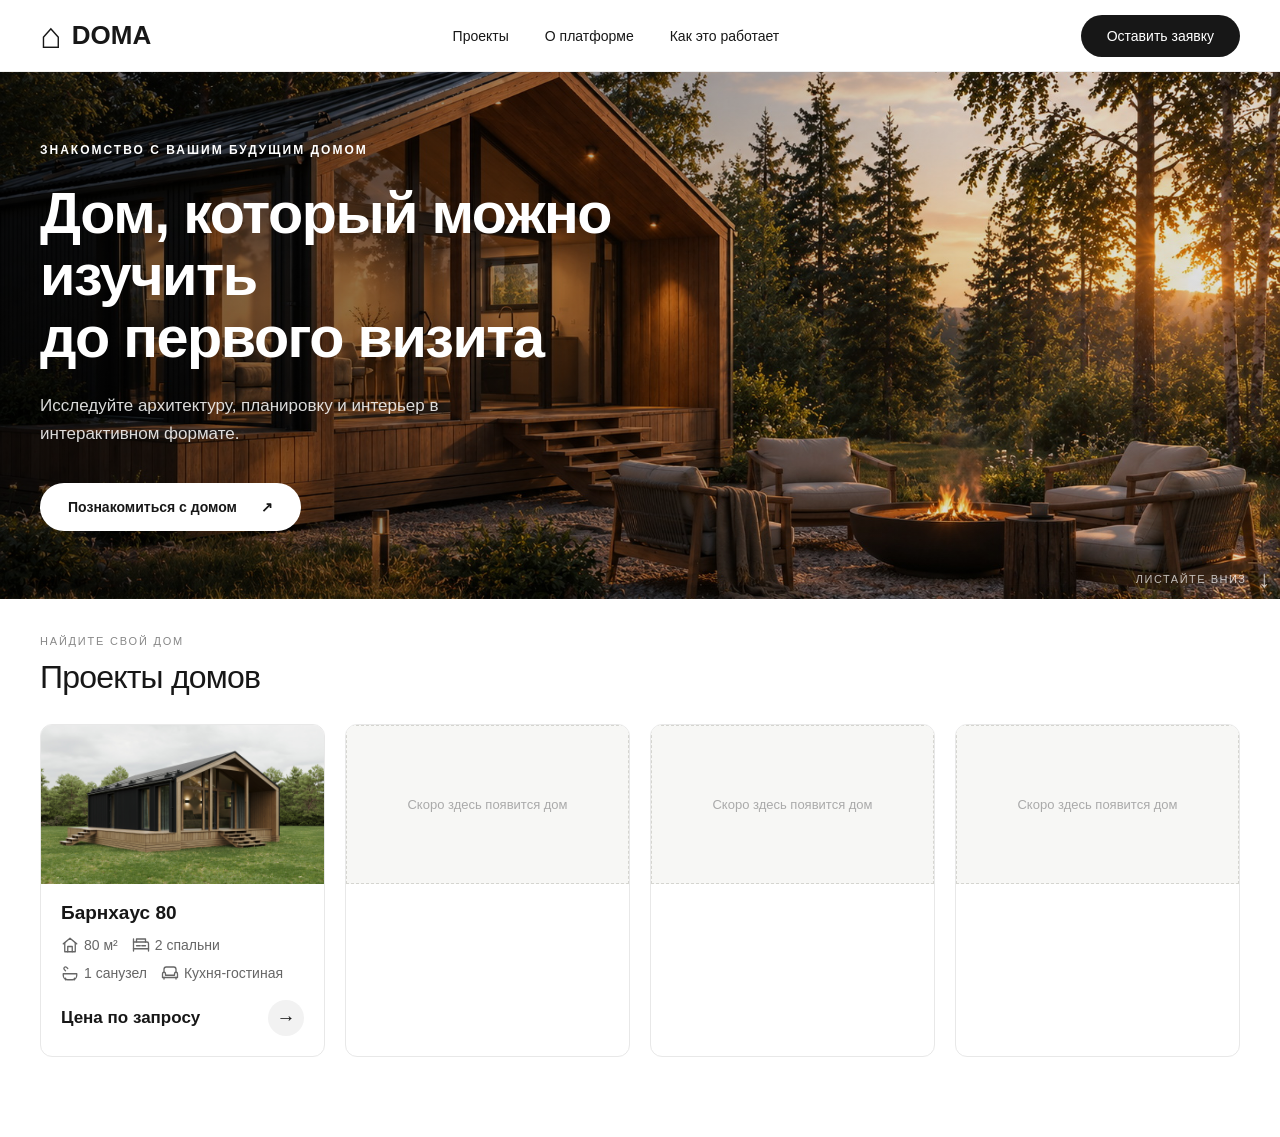
==== index.html @ 4e47f7bf "Initial DOMA website with project gallery" ====
<!DOCTYPE html>
<html lang="ru">
<head>
    <meta charset="UTF-8">
    <meta name="viewport" content="width=device-width, initial-scale=1.0">

    <title>DOMA — Современные дома</title>

    <link rel="stylesheet" href="./css/main.css">
    <script type="module" src="./js/main.js"></script>
</head>

<body>

    <div class="site-wrapper">
        <header class="site-header">
            <div class="header-container">
                <a href="/" class="logo">
                    <span class="logo-symbol">⌂</span>
                    <span class="logo-text">DOMA</span>
                </a>
                <nav class="header-nav">
                    <a href="#projects">Проекты</a>
                    <a href="#about">О платформе</a>
                    <a href="#how-it-works">Как это работает</a>
                </nav>
                <a href="#contact" class="header-button">
                    Оставить заявку
                </a>
            </div>
        </header>
        <main>
            <section class="hero">
                <div class="hero-content">
                    <span class="hero-label">ЗНАКОМСТВО С ВАШИМ БУДУЩИМ ДОМОМ</span>
                    <h1>Дом, который можно изучить<br>до первого визита</h1>
                    <p>
                        Исследуйте архитектуру, планировку и интерьер
                        в интерактивном формате.
                    </p>
                    <a href="./house.html" class="hero-button">
                        Познакомиться с домом
                        <span aria-hidden="true">↗</span>
                    </a>
                </div>
                <div class="hero-scroll">
                    <span>ЛИСТАЙТЕ ВНИЗ</span>
                    <span class="hero-scroll-arrow">↓</span>
                </div>
            </section>
            <section class="catalog" id="projects">
                <div class="catalog-container">
                    <div class="catalog-header">
                        <div>
                            <span class="catalog-label">НАЙДИТЕ СВОЙ ДОМ</span>
                            <h2>Проекты домов</h2>
                        </div>
                    </div>
                    <div class="catalog-grid">
                        <!-- Реальный проект -->
                        <a href="./house.html" class="house-card">

                            <div class="house-card-image">
                                <img
                                    src="./assets/images/house-preview.jpg"
                                    alt="Барнхаус 80"
                                >
                            </div>

                            <div class="house-card-info">

                                <h3>Барнхаус 80</h3>

                                <div class="house-card-specs">
                                    <span class="house-card-spec">                                        
                                        <svg class="spec-icon"
                                            viewBox="0 0 24 24"
                                            fill="none"
                                            stroke="currentColor"
                                            stroke-width="1.75"
                                            stroke-linecap="round"
                                            stroke-linejoin="round"
                                            aria-hidden="true">
                                            <path d="M3 10.5 12 3l9 7.5"/>
                                            <path d="M5 9v12h14V9"/>
                                            <path d="M9 21v-7h6v7"/>
                                        </svg>
                                        80 м²
                                    </span>

                                    <span class="house-card-spec">
                                        <svg class="spec-icon" viewBox="0 0 24 24"
                                            fill="none" stroke="currentColor"
                                            stroke-width="1.75" stroke-linecap="round"
                                            stroke-linejoin="round" aria-hidden="true">
                                            <path d="M2 4v16"/>
                                            <path d="M2 8h18a2 2 0 0 1 2 2v10"/>
                                            <path d="M2 17h20"/>
                                            <path d="M6 8V4h12v4"/>
                                            <path d="M6 13h5"/>
                                            <path d="M13 13h5"/>
                                        </svg>
                                        2 спальни
                                    </span>

                                    <span class="house-card-spec">
                                        <svg class="spec-icon" viewBox="0 0 24 24"
                                            fill="none" stroke="currentColor"
                                            stroke-width="1.75" stroke-linecap="round"
                                            stroke-linejoin="round" aria-hidden="true">
                                            <path d="M9 6 7.5 4.5a2.12 2.12 0 0 0-3 0v0a2.12 2.12 0 0 0 0 3L6 9"/>
                                            <path d="M3 13h18v2a6 6 0 0 1-6 6H9a6 6 0 0 1-6-6v-2Z"/>
                                            <path d="M6 21v-2"/>
                                            <path d="M18 21v-2"/>
                                        </svg>
                                        1 санузел
                                    </span>
                                    <span class="house-card-spec">
                                        <svg class="spec-icon" viewBox="0 0 24 24"
                                            fill="none" stroke="currentColor"
                                            stroke-width="1.75" stroke-linecap="round"
                                            stroke-linejoin="round" aria-hidden="true">
                                            <path d="M4 11V7a3 3 0 0 1 3-3h10a3 3 0 0 1 3 3v4"/>
                                            <path d="M4 11a2 2 0 0 0-2 2v5h20v-5a2 2 0 0 0-4 0v2H6v-2a2 2 0 0 0-2-2Z"/>
                                            <path d="M4 18v2"/>
                                            <path d="M20 18v2"/>
                                        </svg>
                                        Кухня-гостиная
                                    </span>
                                </div>

                                <div class="house-card-bottom">
                                    <strong>Цена по запросу</strong>
                                    <span class="house-card-arrow">→</span>
                                </div>
                            </div>
                        </a>
                        <!-- Будущие проекты -->
                        <div class="house-card house-card-empty">
                            <div class="house-card-image">
                                <span>Скоро здесь появится дом</span>
                            </div>
                        </div>
                        <div class="house-card house-card-empty">
                            <div class="house-card-image">
                                <span>Скоро здесь появится дом</span>
                            </div>
                        </div>
                        <div class="house-card house-card-empty">
                            <div class="house-card-image">
                                <span>Скоро здесь появится дом</span>
                            </div>
                        </div>
                    </div>
                </div>
            </section>
        </main>
    </div>

</body>
</html>
---- css/main.css ----
* {
    box-sizing: border-box;
}

body {
    margin: 0;
    font-family: Arial, sans-serif;
    color: #171717;
    background: #eeeeec;
}

.site-header {
    width: 100%;
    height: 72px;
    background: #ffffff;
    border-bottom: 1px solid #eeeeee;
}

.header-container {
    max-width: 2160px;
    height: 100%;
    margin: 0 auto;
    padding: 0 40px;

    display: flex;
    align-items: center;
    justify-content: space-between;
}

.logo {
    display: flex;
    align-items: center;
    gap: 10px;

    color: inherit;
    text-decoration: none;
    font-size: 26px;
    font-weight: 700;
}

.logo-symbol {
    font-size: 36px;
}

.header-nav {
    display: flex;
    gap: 36px;
}

.header-nav a {
    color: inherit;
    text-decoration: none;
    font-size: 14px;
}

.header-button {
    padding: 13px 26px;
    border-radius: 30px;

    background: #171717;
    color: #ffffff;

    text-decoration: none;
    font-size: 14px;
}

.hero {
    position: relative;
    min-height: 494px;
    height: clamp(494px, 58.5vh, 676px);

    display: flex;
    align-items: center;

    background-image:
        linear-gradient(
            90deg,
            rgba(0, 0, 0, 0.62) 0%,
            rgba(0, 0, 0, 0.12) 75%
        ),
        url("../assets/images/hero.jpg");

    background-size: cover;
    background-position: center;
}

.hero-content {
    max-width: 2160px;
    width: 100%;
    margin: 0 auto;
    padding: 0 40px;

    color: #ffffff;
}

.hero-label {
    font-size: 12px;
    letter-spacing: 2px;
    font-weight: 600;
}

.hero h1 {
    max-width: 760px;
    margin: 24px 0;
    font-size: clamp(36px, 4.5vw, 68px);
    line-height: 1.08;
    font-weight: 600;
    letter-spacing: -1.5px;
}

.hero p {
    max-width: 480px;
    margin-bottom: 36px;
    font-size: 17px;
    line-height: 1.6;
    color: rgba(255, 255, 255, 0.85);
}

.hero-button {
    display: inline-flex;
    align-items: center;
    gap: 24px;

    padding: 16px 28px;
    border-radius: 30px;

    background: #ffffff;
    color: #171717;

    text-decoration: none;
    font-size: 14px;
    font-weight: 600;
}

.hero-scroll {
    position: absolute;
    right: 8px;
    bottom: 8px;

    opacity: 0.7;

    display: flex;
    align-items: center;
    gap: 12px;

    color: #ffffff;
    font-size: 11px;
    letter-spacing: 1.5px;
    z-index: 2;
}

.hero-scroll-arrow {
    font-size: 24px;
    font-weight: 300;
    line-height: 1;
}

/* CATALOG */

.catalog {
    padding: 32px 40px 80px;
    background: #ffffff;
}

.catalog-container {
    width: 100%;
    max-width: 2160px;
    margin: 0 auto;
}

.catalog-header {
    margin-bottom: 28px;
}

.catalog-label {
    font-size: 11px;
    letter-spacing: 1.8px;
    color: #888;
}

.catalog-header h2 {
    margin: 10px 0 0;
    font-size: 32px;
    font-weight: 500;
    letter-spacing: -0.8px;
}

.catalog-grid {
    display: grid;
    grid-template-columns: repeat(4, minmax(0, 1fr));
    gap: 20px;
}

/* HOUSE CARD */

.house-card {
    display: block;
    min-width: 0;
    overflow: hidden;

    background: #ffffff;
    border: 1px solid #e8e8e8;
    border-radius: 12px;

    color: inherit;
    text-decoration: none;

    transition: box-shadow 0.2s ease;
}

.house-card:hover {
    box-shadow: 0 8px 24px rgba(0, 0, 0, 0.08);
}

.house-card-image {
    aspect-ratio: 16 / 9;
    overflow: hidden;
    background: #f0f0ed;
}

.house-card-image img {
    display: block;
    width: 100%;
    height: 100%;
    object-fit: cover;
}

.house-card-info {
    padding: 18px 20px 20px;
}

.house-card-info h3 {
    margin: 0 0 12px;
    font-size: 19px;
    font-weight: 600;
}


.house-card-specs {
    display: flex;
    align-items: center;
    flex-wrap: wrap;
    column-gap: 14px;
    row-gap: 10px;

    color: #666;
    font-size: 14px;
}

.spec-icon {
    display: inline-block;
    width: 18px;
    height: 18px;
    flex-shrink: 0;
}


.house-card-spec {
    display: inline-flex;
    align-items: center;
    gap: 5px;
    white-space: nowrap;
}

.house-card-bottom {
    display: flex;
    justify-content: space-between;
    align-items: center;
    margin-top: 18px;
}

.house-card-bottom strong {
    font-size: 17px;
    font-weight: 600;
}

.house-card-arrow {
    display: flex;
    align-items: center;
    justify-content: center;

    width: 36px;
    height: 36px;

    border-radius: 50%;
    background: #f2f2f2;
    font-size: 19px;
}

/* EMPTY CARD */

.house-card-empty .house-card-image {
    display: flex;
    align-items: center;
    justify-content: center;

    border: 1px dashed #d5d5d0;
    background: #f7f7f5;
}

.house-card-empty span {
    padding: 20px;
    color: #aaa;
    font-size: 13px;
    text-align: center;
}

/* RESPONSIVE */

@media (max-width: 1000px) {
    .catalog-grid {
        grid-template-columns: repeat(2, minmax(0, 1fr));
    }
}

@media (max-width: 600px) {
    .catalog {
        padding: 40px 20px 70px;
    }

    .catalog-grid {
        grid-template-columns: 1fr;
    }
}

.site-wrapper {
    width: 100%;
    max-width: 1800px;
    margin: 0 auto;
    background: #ffffff;
    min-height: 100vh;
}
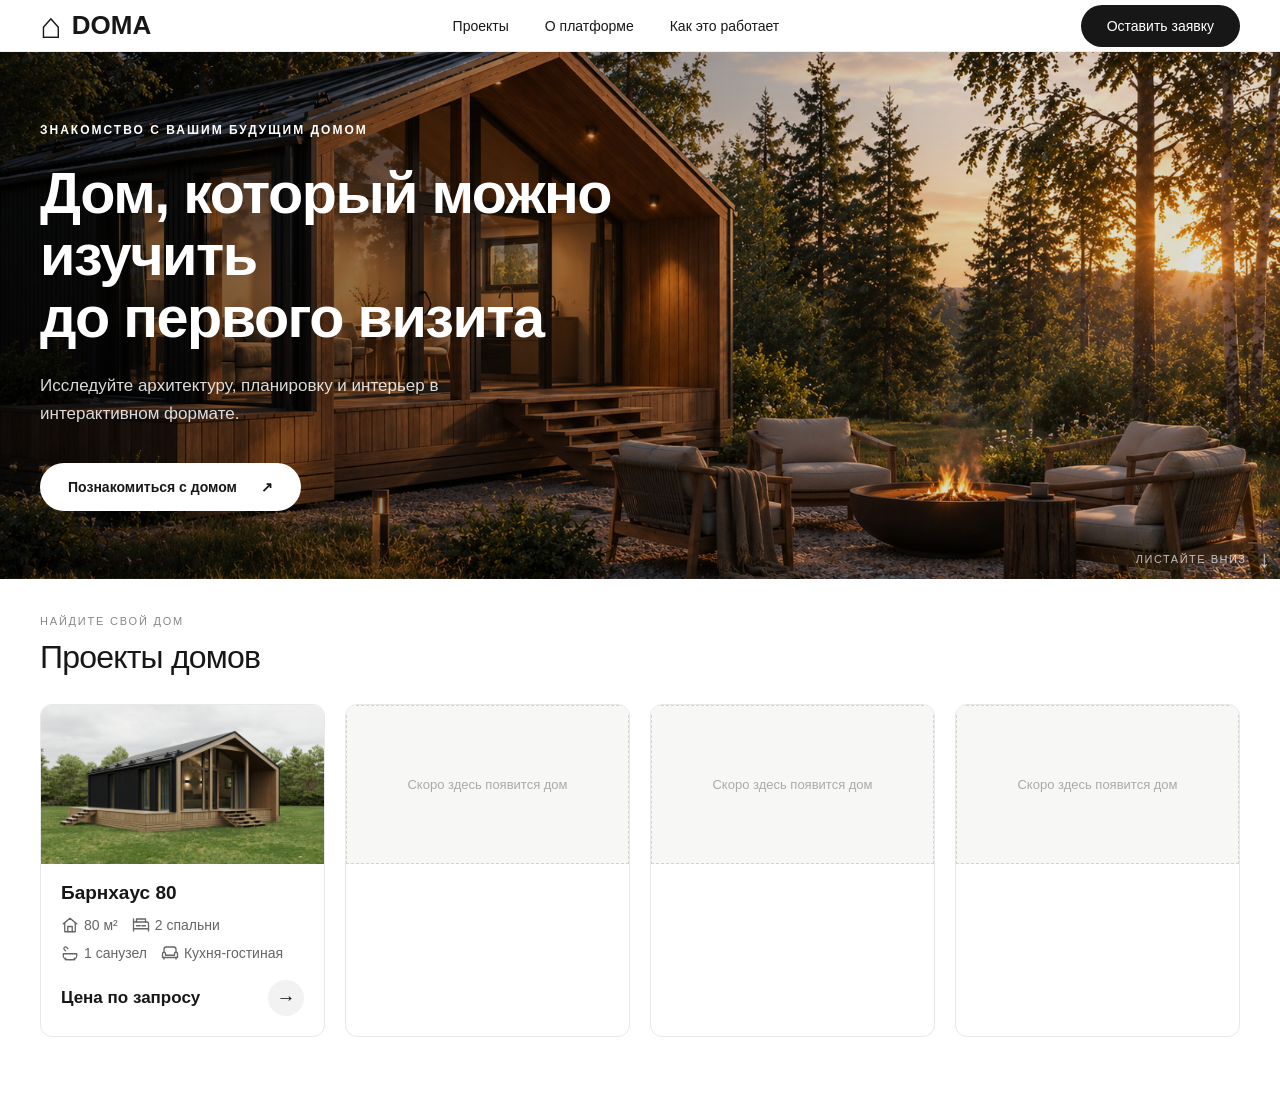
==== commit 0b0bdbdc: "feat: improve mobile viewer navigation Replace mobile bottom sheet with persistent navigation panel." ====
--- a/index.html
+++ b/index.html
@@ -16,7 +16,7 @@
     <div class="site-wrapper">
         <header class="site-header">
             <div class="header-container">
-                <a href="/" class="logo">
+                <a href="./index.html" class="logo">
                     <span class="logo-symbol">⌂</span>
                     <span class="logo-text">DOMA</span>
                 </a>
@@ -25,6 +25,15 @@
                     <a href="#about">О платформе</a>
                     <a href="#how-it-works">Как это работает</a>
                 </nav>
+                <details class="mobile-menu">
+                    <summary aria-label="Открыть меню"><span></span><span></span><span></span></summary>
+                    <nav aria-label="Мобильная навигация">
+                        <a href="./index.html#projects">Проекты</a>
+                        <a href="./index.html#about">О платформе</a>
+                        <a href="./index.html#how-it-works">Как это работает</a>
+                        <a href="#contact">Оставить заявку</a>
+                    </nav>
+                </details>
                 <a href="#contact" class="header-button">
                     Оставить заявку
                 </a>
--- a/css/main.css
+++ b/css/main.css
@@ -12,7 +12,7 @@
 
 .site-header {
     width: 100%;
-    height: 72px;
+    height: 52px;
     background: #ffffff;
     border-bottom: 1px solid #eeeeee;
 }
@@ -330,4 +330,59 @@
     margin: 0 auto;
     background: #ffffff;
     min-height: 100vh;
-}+}
+
+/* MOBILE HEADER AND HOME */
+.mobile-menu { display: none; }
+
+@media (max-width: 700px) {
+    html, body { width: 100%; max-width: 100%; }
+    .site-wrapper { width: 100%; min-width: 0; }
+    .site-header { position: relative; z-index: 20; height: 56px; }
+    .header-container { padding: 0 16px; gap: 12px; }
+    .logo { font-size: 23px; gap: 6px; }
+    .logo-symbol { font-size: 30px; }
+    .header-nav, .header-button { display: none; }
+    .mobile-menu { display: block; margin-left: auto; position: relative; }
+    .mobile-menu summary {
+        display: flex; flex-direction: column; justify-content: center;
+        gap: 5px; width: 44px; height: 44px; padding: 10px;
+        cursor: pointer; list-style: none;
+    }
+    .mobile-menu summary::-webkit-details-marker { display: none; }
+    .mobile-menu summary span { height: 2px; width: 24px; background: #171717; border-radius: 2px; }
+    .mobile-menu nav {
+        position: absolute; top: calc(100% + 5px); right: 0;
+        width: min(280px, calc(100vw - 32px));
+        display: flex; flex-direction: column; gap: 0;
+        padding: 8px; border: 1px solid #e8e8e8;
+        border-radius: 12px; background: #fff;
+        box-shadow: 0 12px 28px rgba(0,0,0,.12);
+    }
+    .mobile-menu nav a { padding: 12px; text-decoration: none; color: #171717; font-size: 14px; }
+    .mobile-menu nav a:focus-visible { outline: 2px solid #171717; }
+
+    .hero { height: auto; min-height: min(720px, calc(100svh - 56px)); }
+    .hero-content { padding: 64px 20px 90px; min-width: 0; }
+    .hero-label { font-size: 10px; letter-spacing: 1.3px; }
+    .hero h1 { font-size: clamp(32px, 8vw, 46px); letter-spacing: -1px; overflow-wrap: anywhere; }
+    .hero p { font-size: 15px; line-height: 1.5; }
+    .hero-button { max-width: 100%; gap: 12px; padding: 14px 18px; }
+    .hero-scroll { right: 16px; bottom: 18px; font-size: 9px; }
+    .catalog { padding: 32px 0 56px; }
+    .catalog-header { padding: 0 20px; margin-bottom: 20px; }
+    .catalog-header h2 { font-size: 27px; }
+    .catalog-grid {
+        display: flex; flex-wrap: nowrap; gap: 12px;
+        overflow-x: auto; overscroll-behavior-x: contain;
+        scroll-snap-type: x mandatory; scroll-padding-inline: 20px;
+        padding: 0 20px 12px;
+        -webkit-overflow-scrolling: touch;
+        scrollbar-width: none;
+        touch-action: pan-x pan-y;
+    }
+    .catalog-grid::-webkit-scrollbar { display: none; }
+    .house-card { flex: 0 0 min(84vw, 360px); scroll-snap-align: start; }
+    .house-card-info { padding: 14px; }
+    .house-card-specs { font-size: 12px; }
+}
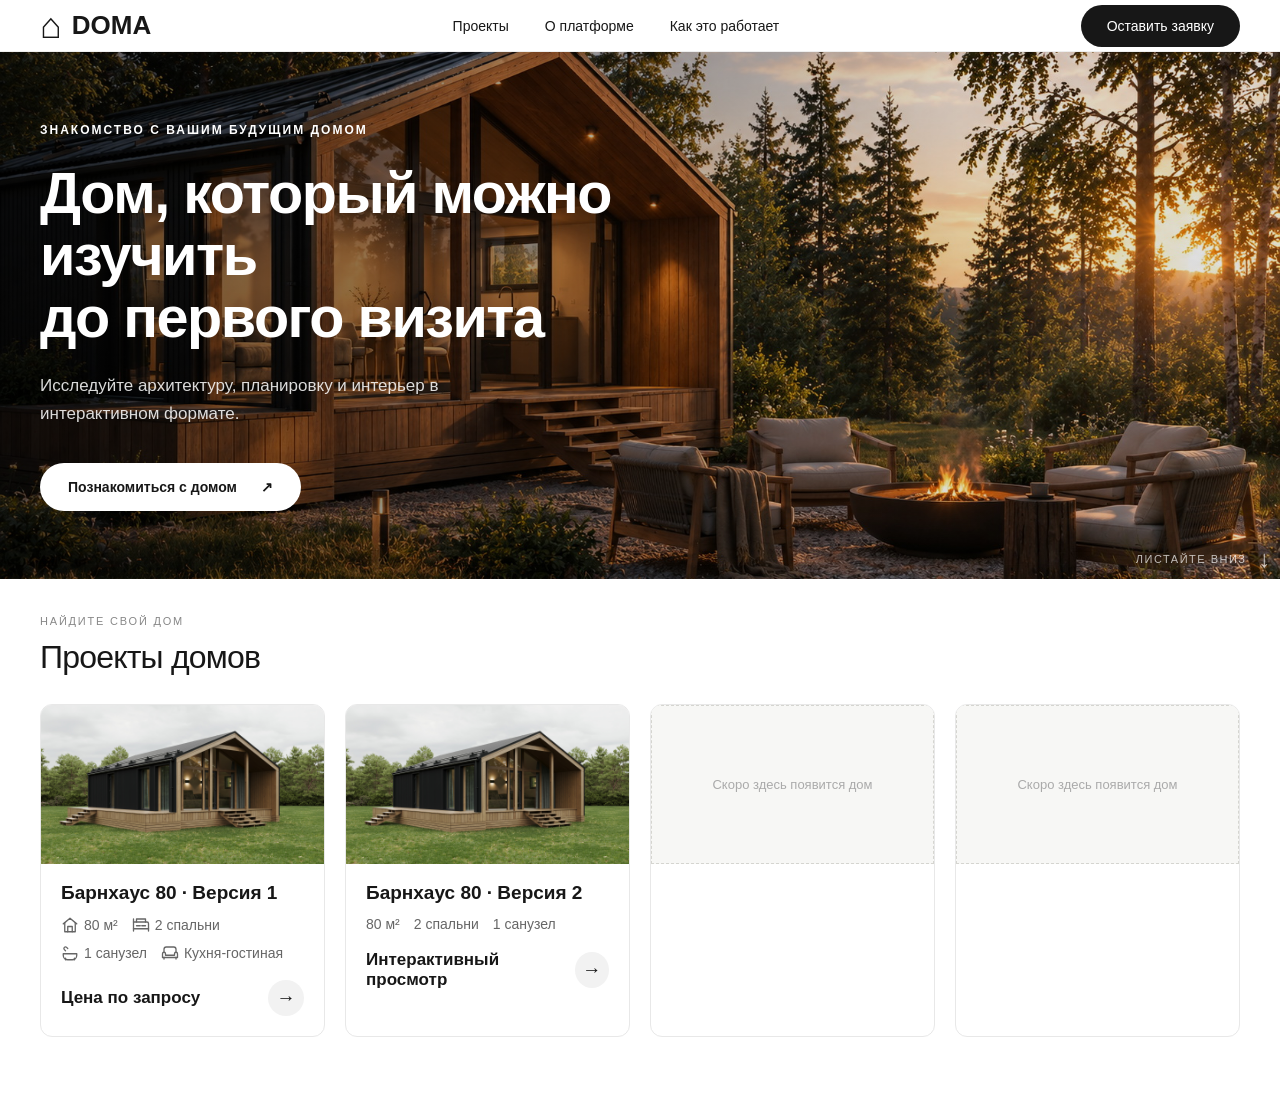
==== commit f0ced5d2: "feat: add immersive house page and gallery transitions" ====
--- a/index.html
+++ b/index.html
@@ -79,7 +79,7 @@
 
                             <div class="house-card-info">
 
-                                <h3>Барнхаус 80</h3>
+                                <h3>Барнхаус 80 · Версия 1</h3>
 
                                 <div class="house-card-specs">
                                     <span class="house-card-spec">                                        
@@ -145,12 +145,25 @@
                                 </div>
                             </div>
                         </a>
+                        <!-- Альтернативная версия страницы того же дома -->
+                        <a href="./house_2.html" class="house-card">
+                            <div class="house-card-image">
+                                <img src="./assets/images/house-preview.jpg" alt="Барнхаус 80 — версия 2">
+                            </div>
+                            <div class="house-card-info">
+                                <h3>Барнхаус 80 · Версия 2</h3>
+                                <div class="house-card-specs">
+                                    <span class="house-card-spec">80 м²</span>
+                                    <span class="house-card-spec">2 спальни</span>
+                                    <span class="house-card-spec">1 санузел</span>
+                                </div>
+                                <div class="house-card-bottom">
+                                    <strong>Интерактивный просмотр</strong>
+                                    <span class="house-card-arrow">→</span>
+                                </div>
+                            </div>
+                        </a>
                         <!-- Будущие проекты -->
-                        <div class="house-card house-card-empty">
-                            <div class="house-card-image">
-                                <span>Скоро здесь появится дом</span>
-                            </div>
-                        </div>
                         <div class="house-card house-card-empty">
                             <div class="house-card-image">
                                 <span>Скоро здесь появится дом</span>
